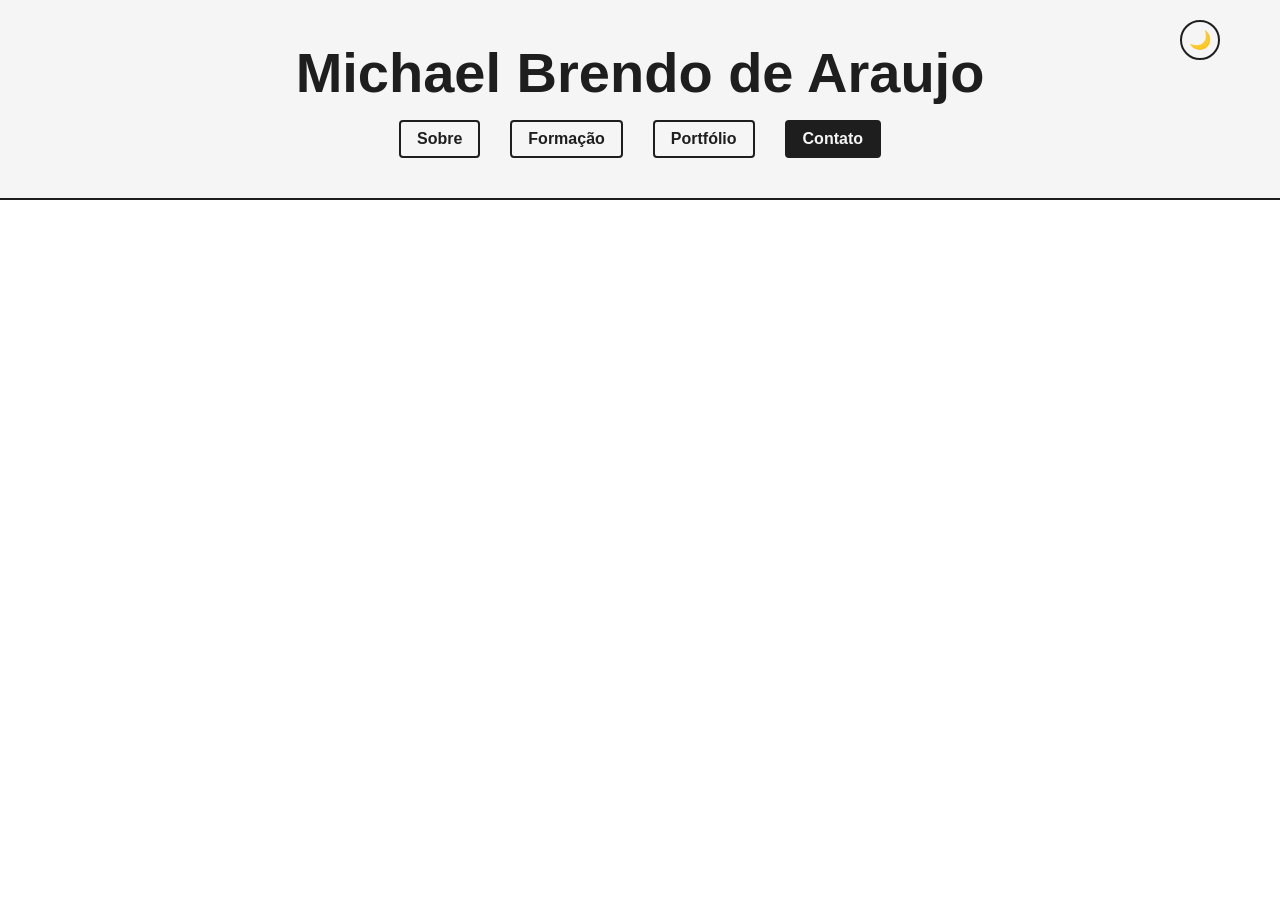
==== docs/contato.html @ ba91e986 "Menu" ====
<!DOCTYPE html>
<html lang="pt-BR">
<head>
    <meta charset="UTF-8">

    <!-- Garante o design responsivo, fazendo o site se ajustar ao tamanho da tela do celular/monitor -->
    <meta name="viewport" content="width=device-width, initial-scale=1.0">
    <title>Contato</title>

    <!-- Lê a preferência do usuário e aplica o tema escuro antes da página carregar, evitando o piscar branco na tela -->
    <script>if(localStorage.getItem('tema')==='dark')document.documentElement.classList.add('dark');</script>

    <!-- Vincula o arquivo CSS -->
    <link rel="stylesheet" href="../CSS/style.css">
</head>
<body>

    <!-- Div vazia que serve como espaço reservado onde o JavaScript injetará o menu -->
    <div id="menu-container"></div>

    <!-- Carrega e executa a lógica em JavaScript, responsável por puxar o menu e gerenciar a troca de temas -->
    <script src="../JS/script.js"></script>
</body>    
</html>
---- CSS/style.css ----
/* Variáveis*/
:root {
    --fundo-pagina: #FFFFFF;
    --fundo-header: #F5F5F5;
    --cor-texto: #1E1E1E;
    --borda-cor: #1E1E1E;
    --fundo-hover: #1E1E1E;
    --cor-texto-hover: #f5f5f5;
    --ativo-cor-botao: #1e1e1e;
    --ativo-texto-botao: #f5f5f5;
}

/* Quando a página tiver no tema dark*/
:root.dark {
    --fundo-pagina: #121212;
    --fundo-header: #1E1E1E;
    --cor-texto: #F5F5F5;
    --borda-cor: #F5F5F5;
    --fundo-hover: #f5f5f5;
    --cor-texto-hover: #1e1e1e;
    --ativo-cor-botao: #f5f5f5;
    --ativo-texto-botao: #1e1e1e;
}

body {
    margin: 0; /* reseta a margin do navegador para 0*/
    padding: 0; /* reseta o padding do navegador para 0*/
    padding-top: 202px; /* Adiciona um espaço entre o menu, já que o menu vai ser fixo na tela */
    background-color: var(--fundo-pagina);
    color: var(--cor-texto);
    font-family: sans-serif;
    transition: background-color 0.3s, color 0.3s; /* Deixa a transição de cor suave */
}

header {
    background-color: var(--fundo-header); /* Define a cor de fundo */
    color: var(--cor-texto); /* Muda a cor do texto dentro do header  */
    text-align: center;  /* Centraliza o nome e os links no meio da tela */
    padding: 40px 20px;  /* Dá 40px de espaço em cima/baixo e 20px nas laterais */
    border-bottom: 2px solid var(--borda-cor); /* Coloca uma borda no final do menu */
    /* Força o menu a ficar fixo no topo da tela */
    position: fixed;   
    top: 0;            
    left: 0;           
    width: 100%;       
    z-index: 1000; /* Garente que o menu fique na frente de qualquer elemento*/ 
    box-sizing: border-box; /* Garante que o padding e a borda não aumentem o tamanho total do menu, evitando que ele passe da largura da tela */
}

header h1 {
    margin: 0 0 15px 0; /* Zera as margens e deixa só 15px de espaço abaixo do título */
    font-size: 3.5rem; /* Deixa o tamanho da fonte grande e destacado */
    font-family: sans-serif; /* Muda a font */
}

header nav ul {
    display: flex;  /* Ativa o Flexbox para alinhar os itens lado a lado */
    justify-content: center; /* Centraliza horizontalmente os botões no meio da barra */
    list-style: none; /* Remove o comportamento padrão de estilos da lista */
    padding: 0; /* Remove o recuo padrão que a lista tem na esquerda */
    margin: 0;  /* Remove margens padrão */
    gap: 30px;  /* Cria um espaço de 30px entre os botoes */
}

header nav a {
    color: var(--cor-texto); /* Cor dos links */
    text-decoration: none; /* Remove o sublinhado do link */
    font-family: sans-serif;  /* Muda a fonte */
    font-weight: bold; /* Deixa o texto em negrito */
    display: inline-block; /* Permite aplicar espaçamento interno (padding) no link */
    padding: 8px 16px; /* Cria o espaço interno do botão (8px cima/baixo, 16px lados) */
    border-radius: 4px; /* Deixa as bordinhas do botão levemente arredondadas */
    transition: 0.3s; /* Deixa a mudança de cor suave */
    border: 2px solid var(--borda-cor); /* Coloca uma borda nos botoes */

}

header nav a:hover {
    color: var(--cor-texto-hover); /* Muda a cor do link quando o mouse passa em cima */
    background: var(--fundo-hover); /* Muda a cor do fundo para dar contraste */
}

/* Configuração do estilo dos botoes do menu quando ele é a pagina ativa */
header nav a.ativo {
    background-color: var(--ativo-cor-botao);
    color: var(--ativo-texto-botao);            
}

/* Estilo do Botão de Alternar Tema */
#botao-tema {
    position: absolute;
    top: 20px;
    right: 60px; /* Alinha o botão no canto direito do menu */
    background: transparent;
    border: 2px solid var(--borda-cor);
    border-radius: 50%; /* Deixa o botão totalmente redondo */
    width: 40px;
    height: 40px;
    font-size: 18px;
    cursor: pointer;
    display: flex;
    align-items: center;
    justify-content: center;
    transition: 0.3s;
}

#botao-tema:hover {
    transform: scale(1.1); /* Dá um leve zoom ao passar o mouse */
}
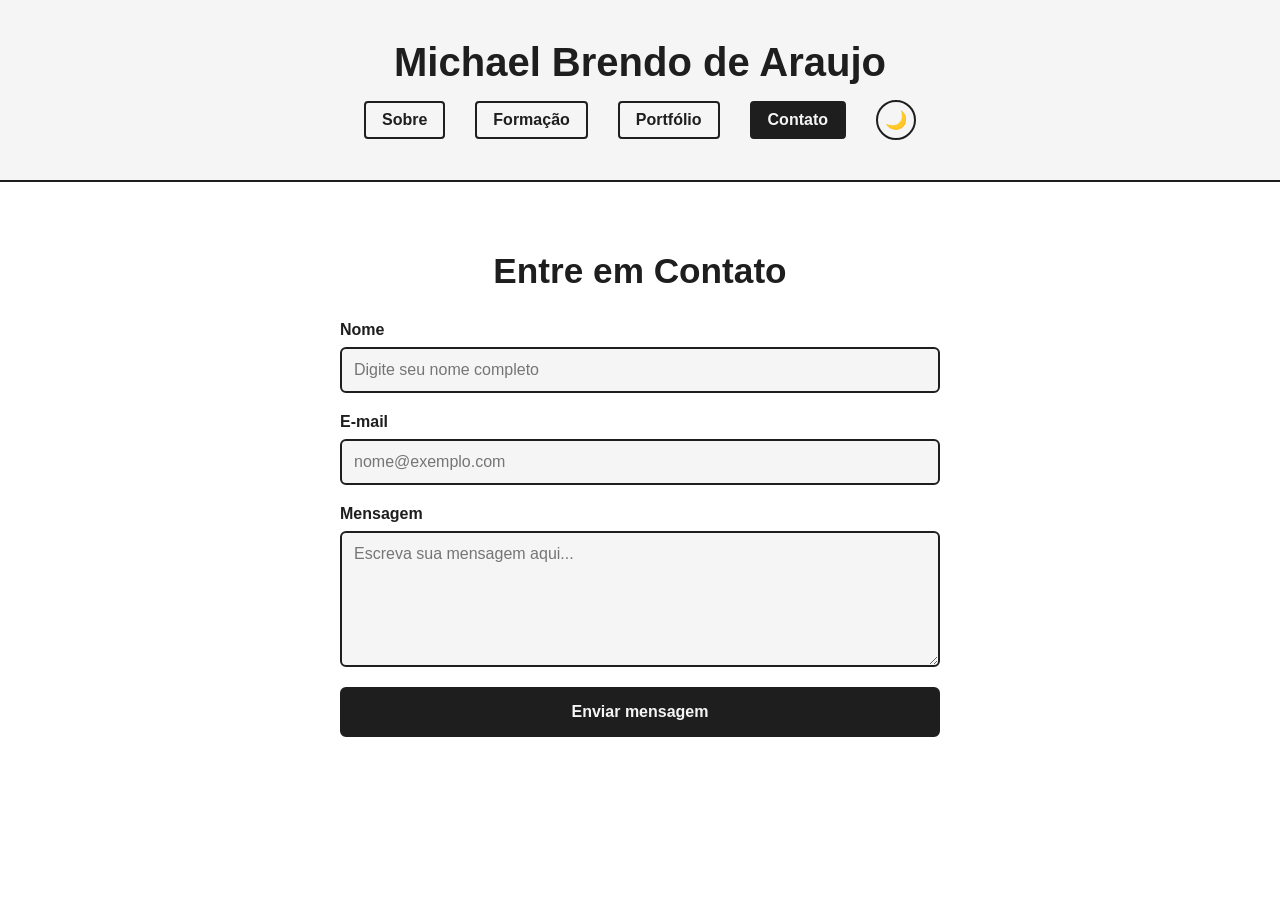
==== commit 645f64de: "PÁGINA DE CONTATO" ====
--- a/docs/contato.html
+++ b/docs/contato.html
@@ -2,23 +2,47 @@
 <html lang="pt-BR">
 <head>
     <meta charset="UTF-8">
-
-    <!-- Garante o design responsivo, fazendo o site se ajustar ao tamanho da tela do celular/monitor -->
     <meta name="viewport" content="width=device-width, initial-scale=1.0">
-    <title>Contato</title>
-
-    <!-- Lê a preferência do usuário e aplica o tema escuro antes da página carregar, evitando o piscar branco na tela -->
+    <title>Contato - Meu Portfólio</title>
     <script>if(localStorage.getItem('tema')==='dark')document.documentElement.classList.add('dark');</script>
-
-    <!-- Vincula o arquivo CSS -->
-    <link rel="stylesheet" href="../CSS/style.css">
+    <link rel="stylesheet" href="CSS/style.css">
 </head>
 <body>
 
-    <!-- Div vazia que serve como espaço reservado onde o JavaScript injetará o menu -->
     <div id="menu-container"></div>
 
-    <!-- Carrega e executa a lógica em JavaScript, responsável por puxar o menu e gerenciar a troca de temas -->
-    <script src="../JS/script.js"></script>
-</body>    
-</html>+    <main class="container-contato">
+        <h2>Entre em Contato</h2>
+        
+        <!-- O Formulário Semântico -->
+        <form id="formulario-contato" class="formulario-contato" novalidate>
+            
+            <!-- Campo Nome -->
+            <div class="grupo-campo">
+                <label for="nome">Nome</label>
+                <input type="text" id="nome" name="nome" placeholder="Digite seu nome completo">
+            </div>
+
+            <!-- Campo E-mail -->
+            <div class="grupo-campo">
+                <label for="email">E-mail</label>
+                <input type="email" id="email" name="email" placeholder="nome@exemplo.com">
+            </div>
+
+            <!-- Campo Mensagem -->
+            <div class="grupo-campo">
+                <label for="mensagem">Mensagem</label>
+                <textarea id="mensagem" name="mensagem" rows="6" placeholder="Escreva sua mensagem aqui..."></textarea>
+            </div>
+
+            <!-- Div de Feedback (Invisível por padrão) -->
+            <div id="mensagem-feedback" class="mensagem-feedback"></div>
+
+            <!-- Botão Submit -->
+            <button type="submit" class="botao-enviar">Enviar mensagem</button>
+        </form>
+    </main>
+
+    <script src="JS/script.js"></script>
+</body>
+</html>
--- a/docs/CSS/style.css
+++ b/docs/CSS/style.css
@@ -0,0 +1,602 @@
+/* Variáveis*/
+:root {
+    --fundo-pagina: #FFFFFF;
+    --fundo-header: #F5F5F5;
+    --cor-texto: #1E1E1E;
+    --borda-cor: #1E1E1E;
+    --fundo-hover: #1E1E1E;
+    --cor-texto-hover: #f5f5f5;
+    --ativo-cor-botao: #1e1e1e;
+    --ativo-texto-botao: #f5f5f5;
+    /* Variáveis de Destaque Colorido Modo Claro */
+    --cor-faixa-verde: #0d5c46;
+    --cor-card-roxo: #4b369d;
+    --cor-badge-marrom: #7a2a16;
+    --texto-coloridos: #FFFFFF;
+}
+
+/* Quando a página tiver no tema dark*/
+:root.dark {
+    --fundo-pagina: #121212;
+    --fundo-header: #1E1E1E;
+    --cor-texto: #F5F5F5;
+    --borda-cor: #F5F5F5;
+    --fundo-hover: #f5f5f5;
+    --cor-texto-hover: #1e1e1e;
+    --ativo-cor-botao: #f5f5f5;
+    --ativo-texto-botao: #1e1e1e;
+
+    /* Variáveis de Destaque Colorido Modo Escuro */
+    /* Tons ligeiramente mais escuros ou opacos para não agredir os olhos no escuro */
+    --cor-faixa-verde: #083b2d;
+    --cor-card-roxo: #2d1f66;
+    --cor-badge-marrom: #4e190d;
+    --texto-coloridos: #F5F5F5;
+}
+
+body {
+    margin: 0; /* reseta a margin do navegador para 0*/
+    padding: 0; /* reseta o padding do navegador para 0*/
+    padding-top: 202px; /* Adiciona um espaço entre o menu, já que o menu vai ser fixo na tela */
+    background-color: var(--fundo-pagina);
+    color: var(--cor-texto);
+    font-family: sans-serif;
+    transition: background-color 0.3s, color 0.3s; /* Deixa a transição de cor suave */
+}
+
+header {
+    background-color: var(--fundo-header); /* Define a cor de fundo */
+    color: var(--cor-texto); /* Muda a cor do texto dentro do header  */
+    text-align: center;  /* Centraliza o nome e os links no meio da tela */
+    padding: 40px 20px;  /* Dá 40px de espaço em cima/baixo e 20px nas laterais */
+    border-bottom: 2px solid var(--borda-cor); /* Coloca uma borda no final do menu */
+    /* Força o menu a ficar fixo no topo da tela */
+    position: fixed;   
+    top: 0;            
+    left: 0;           
+    width: 100%;       
+    z-index: 1000; /* Garente que o menu fique na frente de qualquer elemento*/ 
+    box-sizing: border-box; /* Garante que o padding e a borda não aumentem o tamanho total do menu, evitando que ele passe da largura da tela */
+}
+
+header h1 {
+    margin: 0 auto 15px auto;
+    font-size: 2.5rem; /* Deixa o tamanho da fonte grande e destacado */
+    font-family: sans-serif; /* Muda a font */
+    max-width: 1000px; /* Limita a largura máxima do título */
+}
+
+header nav ul {
+    display: flex;  /* Ativa o Flexbox para alinhar os itens lado a lado */
+    justify-content: center; /* Centraliza horizontalmente os botões no meio da barra */
+    list-style: none; /* Remove o comportamento padrão de estilos da lista */
+    padding: 0; /* Remove o recuo padrão que a lista tem na esquerda */
+    margin: 0 auto;  /* Remove margens padrão */
+    gap: 30px;  /* Cria um espaço de 30px entre os botoes */
+    align-items: center; /* Garante que o botão redondo e os botões de texto fiquem perfeitamente alinhados na mesma linha horizontal */
+    max-width: 1000px; /* Limita a largura máxima */
+}
+
+header nav a {
+    color: var(--cor-texto); /* Cor dos links */
+    text-decoration: none; /* Remove o sublinhado do link */
+    font-family: sans-serif;  /* Muda a fonte */
+    font-weight: bold; /* Deixa o texto em negrito */
+    display: inline-block; /* Permite aplicar espaçamento interno (padding) no link */
+    padding: 8px 16px; /* Cria o espaço interno do botão (8px cima/baixo, 16px lados) */
+    border-radius: 4px; /* Deixa as bordinhas do botão levemente arredondadas */
+    transition: 0.3s; /* Deixa a mudança de cor suave */
+    border: 2px solid var(--borda-cor); /* Coloca uma borda nos botoes */
+
+}
+
+header nav a:hover {
+    color: var(--cor-texto-hover); /* Muda a cor do link quando o mouse passa em cima */
+    background: var(--fundo-hover); /* Muda a cor do fundo para dar contraste */
+}
+
+/* Configuração do estilo dos botoes do menu quando ele é a pagina ativa */
+header nav a.ativo {
+    background-color: var(--ativo-cor-botao);
+    color: var(--ativo-texto-botao);            
+}
+
+/* Estilo do Botão de Alternar Tema */
+#botao-tema {
+    background: transparent;
+    border: 2px solid var(--borda-cor);
+    border-radius: 50%;
+    width: 40px;
+    height: 40px;
+    font-size: 18px;
+    cursor: pointer;
+    display: flex;
+    align-items: center;
+    justify-content: center;
+    transition: 0.3s;
+    box-sizing: border-box;
+}
+
+#botao-tema:hover {
+    transform: scale(1.1); /* Dá um leve zoom ao passar o mouse */
+}
+
+/* Pagina sobre */
+
+/* Container principal que segura todo o conteúdo abaixo do menu */
+.container-sobre {
+    max-width: 1000px; /* Define uma largura máxima elegante para o conteúdo */
+    margin: 0 auto;    /* Centraliza o bloco inteiro no meio da tela */
+    padding: 20px;
+    display: flex;
+    flex-direction: column;
+    gap: 30px;         /* Espaçamento vertical entre os blocos */
+}
+
+/* Flexbox para colocar a foto e o texto lado a lado */
+.perfil-topo {
+    display: flex;
+    gap: 40px;         /* Espaço entre a foto e o texto */
+    align-items: center; /* Alinha os dois verticalmente pelo meio */
+    flex-wrap: wrap;   /* Se a tela for pequena (celular), a foto fica em cima e o texto embaixo */
+}
+
+/* Estilização do bloco da foto */
+.perfil-foto {
+    flex: 1;           
+    min-width: 250px;  /* Garante que o bloco não fique espremido */
+    max-width: 300px;  /* Limita o tamanho máximo da foto */
+}
+
+.perfil-foto img {
+    width: 100%;       /* Faz a imagem ocupar todo o espaço do bloco */
+    height: auto;
+    border-radius: 8px; /* Deixa as bordas da foto levemente arredondadas */
+    border: 2px solid var(--borda-cor); /* Usa a sua variável de borda */
+}
+
+/* Estilização do bloco de texto de apresentação */
+.perfil-texto {
+    flex: 2;           /* Faz o texto ocupar mais espaço que a foto */
+    min-width: 300px;
+}
+
+.perfil-texto h2 {
+    margin-top: 0;
+    font-size: 2.2rem;
+}
+
+.perfil-texto h3 {
+    color: var(--cor-texto);
+    opacity: 0.8;      /* Deixa a profissão ligeiramente mais suave */
+    margin-bottom: 20px;
+}
+
+/* Estilização do bloco inferior (Hobbies) */
+.perfil-hobbies {
+    width: 100%;
+    padding: 20px;
+    border: 2px solid var(--borda-cor);
+    border-radius: 8px;
+    box-sizing: border-box;
+}
+
+.perfil-hobbies h3 {
+    margin-top: 0;
+    margin-bottom: 15px;
+}
+
+.perfil-hobbies ul {
+    list-style: none;  /* Remove as bolinhas padrão */
+    padding: 0;
+    display: grid;     /* Organiza os hobbies em colunas modernas */
+    grid-template-columns: repeat(auto-fit, minmax(200px, 1fr));
+    gap: 15px;
+}
+
+.perfil-hobbies li {
+    font-weight: 500;
+}
+
+/* --- ESTILOS EXCLUSIVOS PARA TELAS DE CELULAR --- */
+@media (max-width: 600px) {
+    
+    /* Remove o espaçamento fixo do topo. O menu sticky vai se posicionar sozinho naturalmente */
+    body {
+        padding-top: 0; 
+    }
+
+    /* Muda o cabeçalho para sticky. Ele vai ocupar o espaço real e grudar ao rolar, sem flutuar ou cobrir nada */
+    header {
+        position: sticky;   /* Muda de fixed para sticky */
+        padding: 20px 10px; /* Diminui o espaço interno para sobrar tela */
+    }
+
+    /* Diminui a fonte do título principal para caber em menos linhas */
+    header h1 {
+        font-size: 1.8rem; /* Fonte compacta e elegante para celular */
+        margin-bottom: 15px;
+    }
+
+    /* Ajusta a barra de botões para caber perfeitamente de um lado ao outro */
+    header nav ul {
+        gap: 8px; /* Reduz drasticamente o espaço de 30px para 8px entre os botões */
+        flex-wrap: wrap; /* Caso a tela seja muito fina, os botões quebram linha sem sumir */
+    }
+
+    /* Diminui o tamanho e o espaçamento interno de cada botão individual */
+    header nav a {
+        padding: 6px 10px; /* Botões um pouco menores e mais fáceis de encaixar */
+        font-size: 0.9rem; /* Diminui ligeiramente o texto do botão */
+    }
+}
+
+#menu-container {
+    order: -1; /* Se o body virar flex, joga o menu para o início de tudo */
+}
+
+main {
+    order: 1;  /* Garante que o conteúdo principal venha depois do menu */
+}
+
+@media (max-width: 600px) {
+    body {
+        display: flex;
+        flex-direction: column; /* No celular, força o body a se comportar como uma pilha vertical */
+    }
+}
+
+/* --- PÁGINA DE PORTFÓLIO --- */
+
+.container-portfolio {
+    max-width: 1000px;
+    margin: 0 auto;
+    padding: 20px;
+}
+
+.container-portfolio h2 {
+    font-size: 2.2rem;
+    margin-bottom: 30px;
+    text-align: center;
+}
+
+/* Card customizado para um projeto exclusivo */
+.card-projeto-unico {
+    max-width: 800px; /* Garante que o card fique largo e imponente no PC */
+    margin: 0 auto;   /* Centraliza o card perfeitamente na tela */
+    border: 2px solid var(--borda-cor);
+    border-radius: 12px; 
+    padding: 25px;    /* Espaço interno ligeiramente maior para dar conforto visual */
+    background-color: var(--fundo-header); 
+    display: flex;
+    flex-direction: column; 
+    gap: 20px; 
+    box-sizing: border-box;
+    transition: transform 0.3s ease;
+}
+
+.card-projeto-unico:hover {
+    transform: translateY(-3px); /* Leve efeito ao passar o mouse */
+}
+
+/* Imagem de capa expandida */
+.projeto-capa {
+    width: 100%;
+    overflow: hidden;
+    border-radius: 8px;
+    border: 1px solid var(--borda-cor);
+}
+
+.projeto-capa img {
+    width: 100%;
+    height: auto;
+    display: block;
+}
+
+
+.projeto-cabecalho {
+    background-color: var(--fundo-pagina); /* Usa a cor de fundo invertida para criar o bloco de destaque */
+    padding: 12px 15px;
+    border-radius: 6px;
+    border: 1px solid var(--borda-cor); /* Cria uma bordinha sutil ao redor do título e tags */
+}
+
+/* Título e Tags */
+.projeto-cabecalho h3 {
+    margin: 0 0 5px 0;
+    font-size: 1.6rem; /* Título um pouco maior para destacar */
+}
+
+.projeto-tag {
+    font-size: 0.9rem;
+    opacity: 0.75;
+    font-weight: bold;
+}
+
+/* Descrição Curta (Adicionado o texto real do jogo) */
+.projeto-descricao {
+    margin: 0;
+    font-size: 1.05rem;
+    line-height: 1.6;
+}
+
+/* Área do Botão Único */
+.projeto-botoes {
+    display: flex;
+    width: 100%;
+    margin-top: 10px;
+}
+
+.botao-projeto {
+    width: 100%; 
+    text-align: center;
+    text-decoration: none;
+    font-weight: bold;
+    padding: 14px; /* Botão mais alto e fácil de clicar, estilo itch.io */
+    font-size: 1rem;
+    border-radius: 6px;
+    border: 2px solid var(--borda-cor);
+    transition: 0.2s;
+}
+
+/* Botão Principal Estilizado com as suas variáveis */
+.botao-projeto.primary {
+    background-color: var(--ativo-cor-botao);
+    color: var(--ativo-texto-botao);
+}
+
+.botao-projeto.primary:hover {
+    background-color: var(--fundo-pagina);
+    color: var(--cor-texto);
+}
+
+/* --- PÁGINA DE FORMAÇÃO --- */
+
+.container-formacao {
+    max-width: 1000px;
+    margin: 0 auto;
+    padding: 20px;
+    display: flex;
+    flex-direction: column;
+    gap: 40px; /* Espaço saudável entre as seções */
+}
+
+.secao-formacao h2 {
+    font-size: 2.2rem;
+    margin-bottom: 20px;
+    text-align: center;
+}
+
+/* Divisórias de Títulos do Wireframe */
+.divisoria-titulo {
+    text-align: center;
+    padding: 10px;
+    border-radius: 6px;
+    margin-bottom: 20px;
+    border: 2px solid var(--borda-cor);
+}
+
+/* Corrigido para H2: Herda a cor adaptável clara ou escura */
+.divisoria-titulo h2 { 
+    margin: 0;
+    font-size: 1.2rem;
+    color: var(--texto-coloridos); 
+}
+
+/* Uso correto das variáveis do tema */
+.divisoria-titulo.verde { background-color: var(--cor-faixa-verde); }
+.divisoria-titulo.marrom { background-color: var(--cor-badge-marrom); }
+
+/* Camada 1: Card Principal (Estilo do projeto único) */
+.card-formacao-principal {
+    max-width: 800px;
+    margin: 0 auto;
+    border: 2px solid var(--borda-cor);
+    border-radius: 12px;
+    padding: 30px;
+    background-color: var(--fundo-header);
+    text-align: center;
+    box-sizing: border-box;
+}
+.card-formacao-principal h3 {
+    margin: 0 0 10px 0;
+    font-size: 1.8rem;
+}
+.card-formacao-principal .instituicao {
+    font-size: 1.2rem;
+    margin: 0 0 10px 0;
+    opacity: 0.9;
+}
+.card-formacao-principal .status-ano {
+    font-size: 0.95rem;
+    font-weight: bold;
+    opacity: 0.75;
+}
+
+/* Camada 2: Grid de Certificações */
+.grid-certificacoes {
+    display: grid;
+    grid-template-columns: repeat(auto-fit, minmax(240px, 1fr));
+    gap: 20px;
+}
+
+.card-certificacao {
+    border: 2px solid var(--borda-cor);
+    border-radius: 12px;
+    padding: 20px;
+    background-color: var(--cor-card-roxo); /* Usando variável dinâmica */
+    color: var(--texto-coloridos);
+    text-align: center;
+    box-sizing: border-box;
+    transition: transform 0.2s;
+}
+.card-certificacao:hover {
+    transform: scale(1.03);
+}
+
+/* Corrigido para H3: Mantém o título do curso harmonioso no grid */
+.card-certificacao h3 { 
+    margin: 0 0 8px 0;
+    font-size: 1.2rem;
+}
+.card-certificacao p {
+    margin: 0;
+    font-size: 0.95rem;
+    opacity: 0.85;
+}
+
+/* Camada 3: Idiomas (Flexbox) */
+.lista-idiomas {
+    list-style: none;
+    padding: 0;
+    margin: 0;
+    display: flex;
+    gap: 20px;
+    justify-content: center;
+    flex-wrap: wrap;
+}
+
+.badge-idioma {
+    flex: 1;
+    min-width: 250px;
+    max-width: 400px;
+    text-align: center;
+    padding: 15px;
+    border-radius: 30px; /* Bordas totalmente ovais igual ao desenho */
+    border: 2px solid var(--borda-cor);
+    background-color: var(--cor-badge-marrom); /* Usando variável dinâmica */
+    color: var(--texto-coloridos);
+    font-weight: bold;
+    box-sizing: border-box;
+}
+
+/* Barra Opcional de Habilidades */
+.barra-habilidades {
+    width: 100%;
+    padding: 15px;
+    border-radius: 6px;
+    border: 2px solid var(--borda-cor);
+    background-color: var(--fundo-header);
+    text-align: center;
+    font-size: 1rem;
+    box-sizing: border-box;
+}
+
+/* --- PÁGINA DE CONTATO --- */
+
+.container-contato {
+    max-width: 1000px;
+    margin: 0 auto;
+    padding: 20px;
+}
+
+.container-contato h2 {
+    font-size: 2.2rem;
+    margin-bottom: 30px;
+    text-align: center;
+}
+
+/* Estrutura do Formulário Centrado */
+.formulario-contato {
+    max-width: 600px; /* Largura perfeita para não esticar demais no PC */
+    margin: 0 auto;
+    display: flex;
+    flex-direction: column;
+    gap: 20px;
+}
+
+/* Blocos de Campos (Labels e Inputs) */
+.grupo-campo {
+    display: flex;
+    flex-direction: column;
+    gap: 8px;
+}
+
+.grupo-campo label {
+    font-weight: bold;
+    font-size: 1rem;
+}
+
+/* Inputs e Textarea Estilizados com as variáveis do tema */
+.grupo-campo input,
+.grupo-campo textarea {
+    width: 100%;
+    padding: 12px;
+    font-size: 1rem;
+    border: 2px solid var(--borda-cor);
+    border-radius: 6px;
+    background-color: var(--fundo-header);
+    color: var(--cor-texto);
+    box-sizing: border-box;
+    font-family: sans-serif;
+    transition: border-color 0.2s;
+}
+
+.grupo-campo textarea {
+    resize: vertical; /* Permite esticar o campo apenas para baixo */
+}
+
+/* Remove contornos feios ao focar e usa o destaque do hover */
+.grupo-campo input:focus,
+.grupo-campo textarea:focus {
+    outline: none;
+    border-color: var(--cor-texto-hover);
+}
+
+/* Caixa de Feedback (Erro ou Sucesso) */
+.mensagem-feedback {
+    display: none; /* Oculta por padrão */
+    padding: 12px;
+    border-radius: 6px;
+    text-align: center;
+    font-weight: bold;
+    font-size: 0.95rem;
+    border: 2px solid transparent;
+}
+
+/* Classes controladas pelo JavaScript */
+.mensagem-feedback.visivel {
+    display: block; /* Faz aparecer na tela */
+}
+
+.mensagem-feedback.erro {
+    background-color: #fce8e6;
+    border-color: #ea4335;
+    color: #c5221f;
+}
+
+.mensagem-feedback.sucesso {
+    background-color: #e6f4ea;
+    border-color: #34a853;
+    color: #137333;
+}
+
+/* Ajuste automático para o feedback combinar com o Dark Mode */
+:root.dark .mensagem-feedback.erro {
+    background-color: #2c1514;
+    color: #f28b82;
+}
+:root.dark .mensagem-feedback.sucesso {
+    background-color: #0f2416;
+    color: #81c995;
+}
+
+/* Botão de Enviar (Usa o mesmo estilo primário do portfólio) */
+.botao-enviar {
+    width: 100%;
+    padding: 14px;
+    font-size: 1rem;
+    font-weight: bold;
+    border: 2px solid var(--borda-cor);
+    border-radius: 6px;
+    cursor: pointer;
+    background-color: var(--ativo-cor-botao);
+    color: var(--ativo-texto-botao);
+    transition: 0.2s;
+}
+
+.botao-enviar:hover {
+    background-color: var(--fundo-pagina);
+    color: var(--cor-texto);
+}
+
